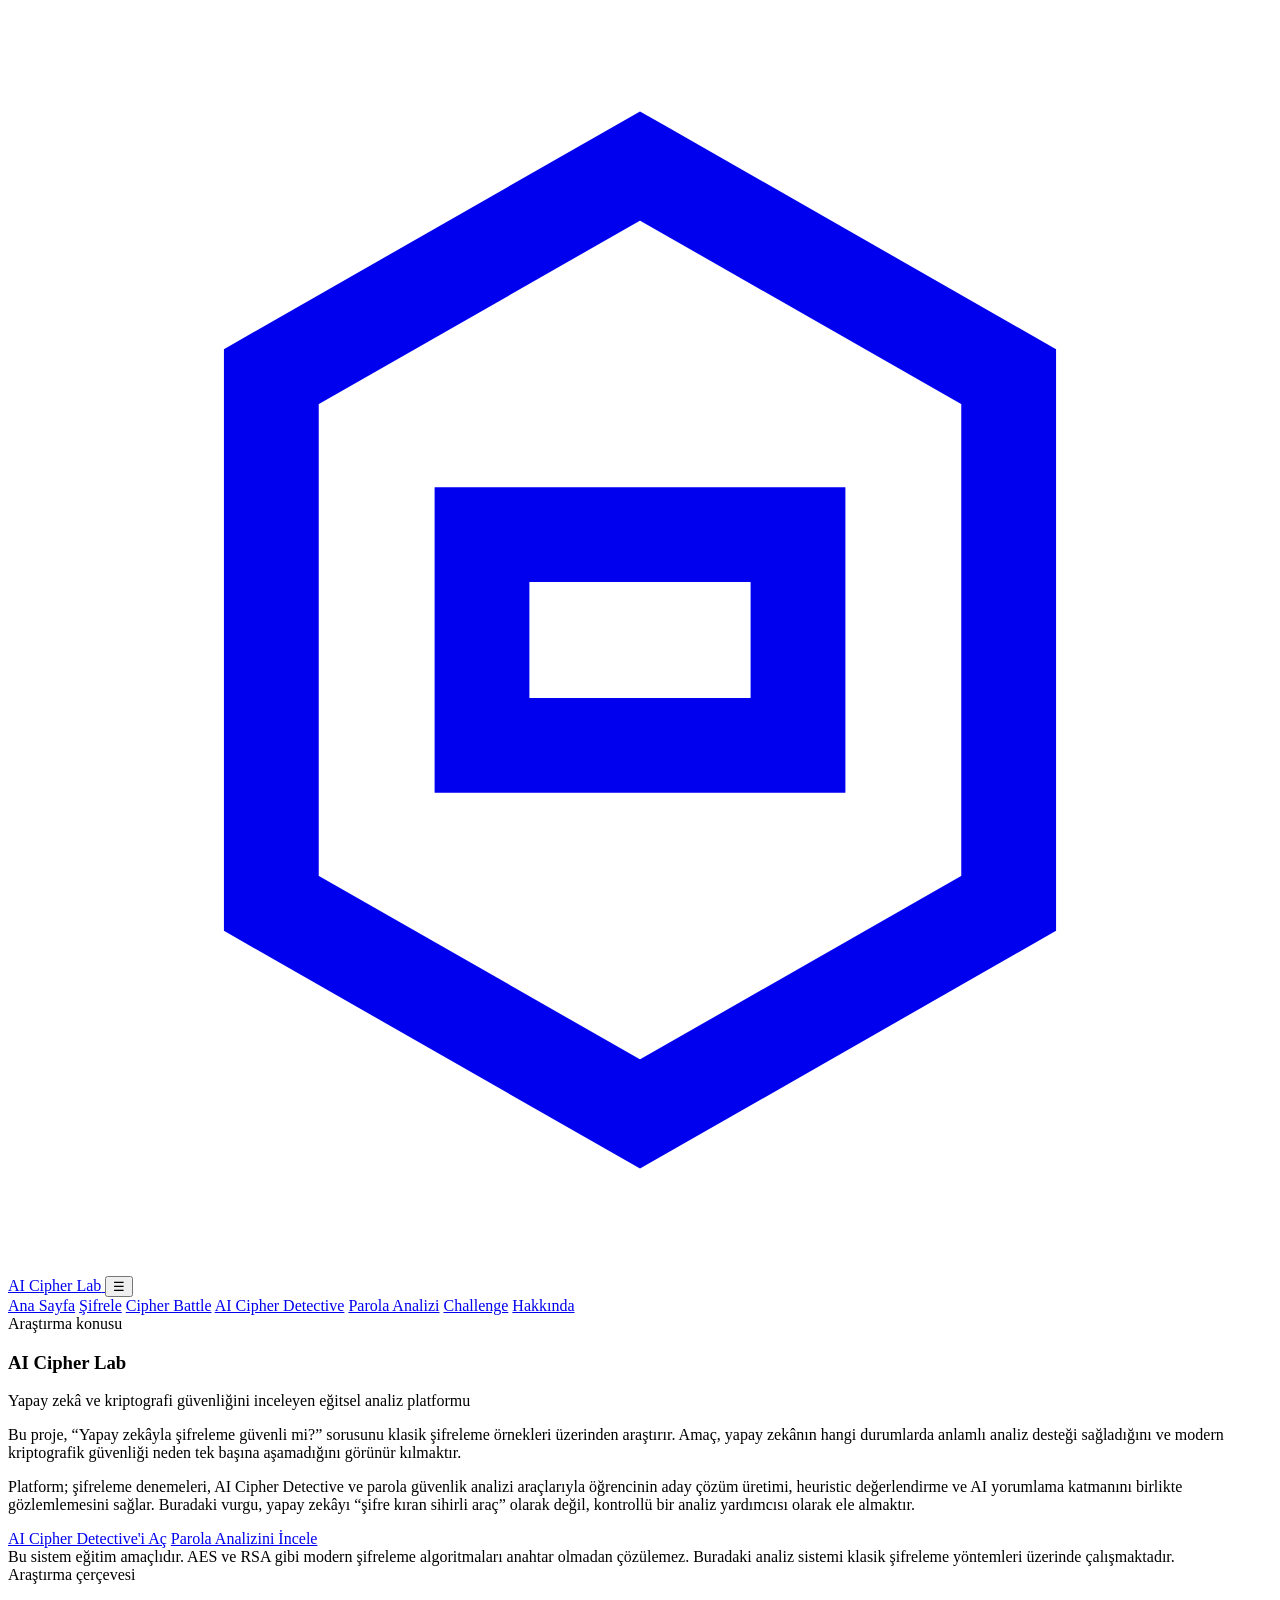
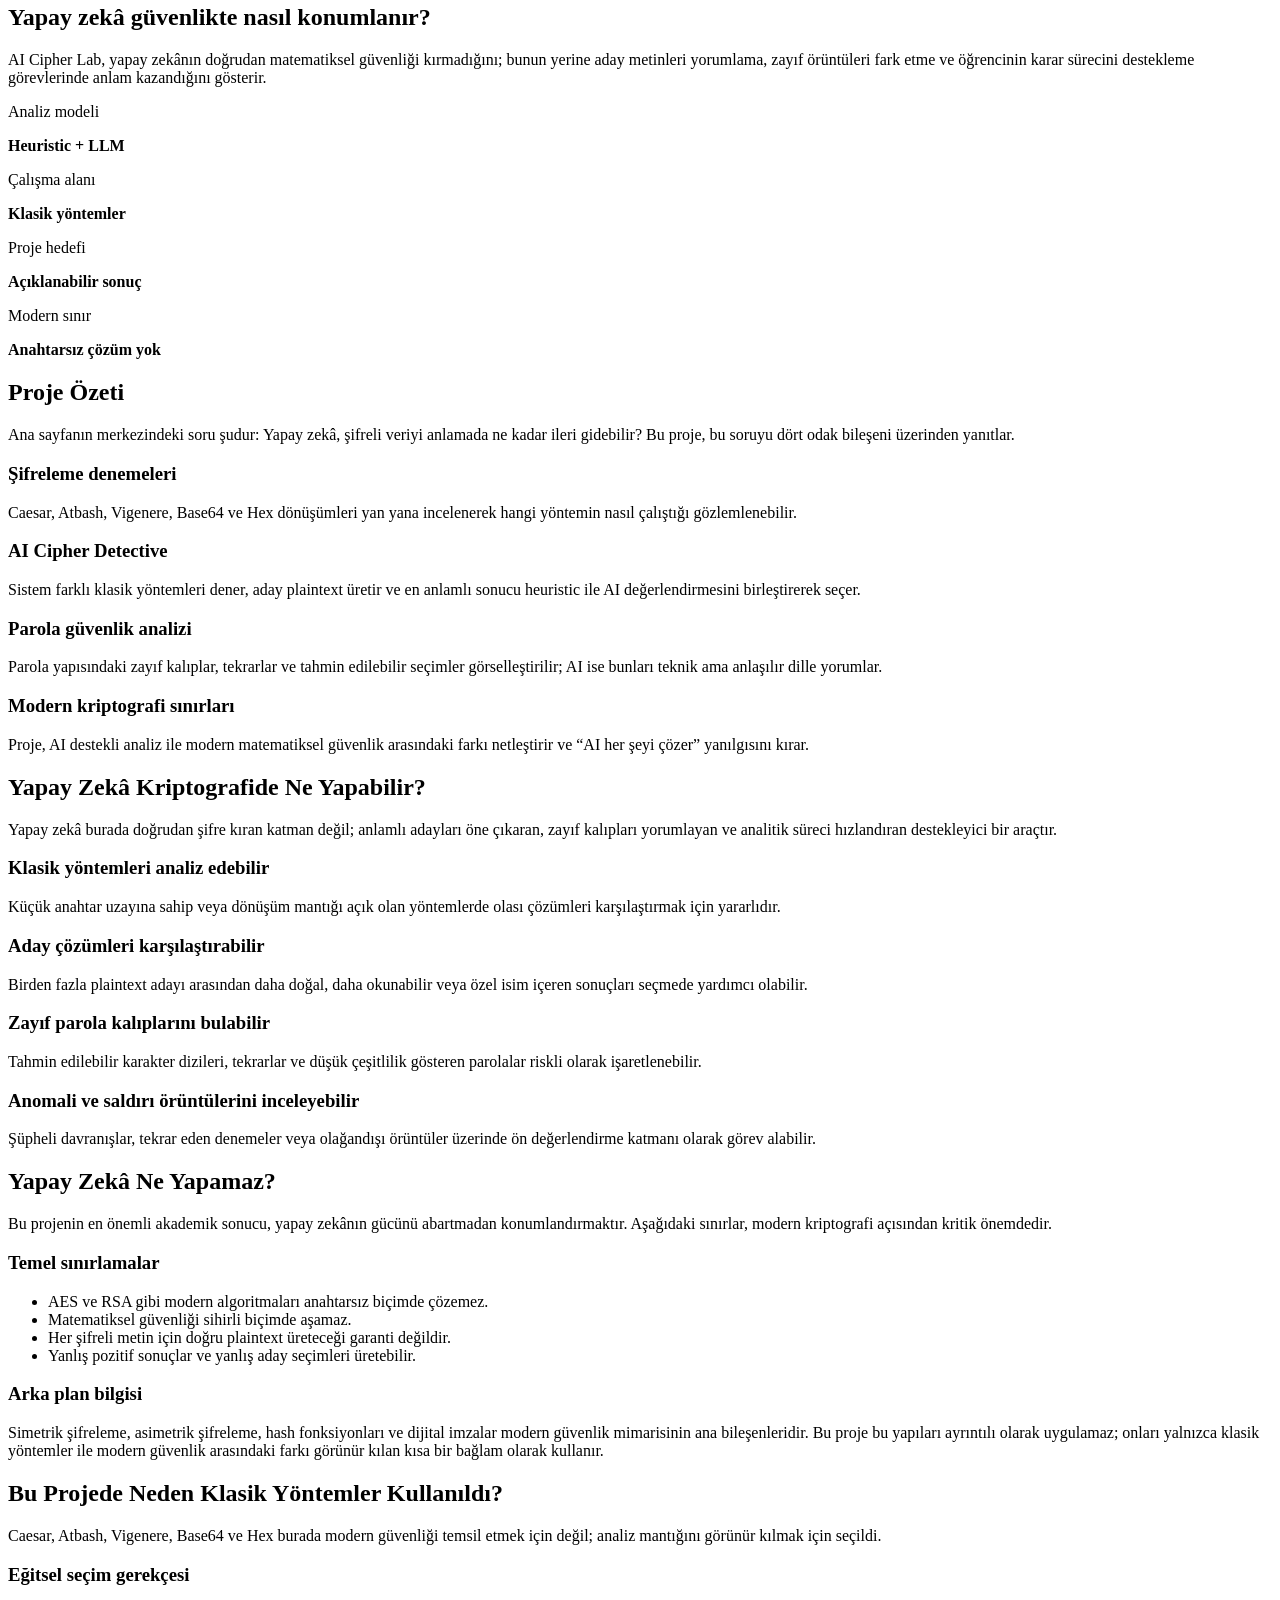
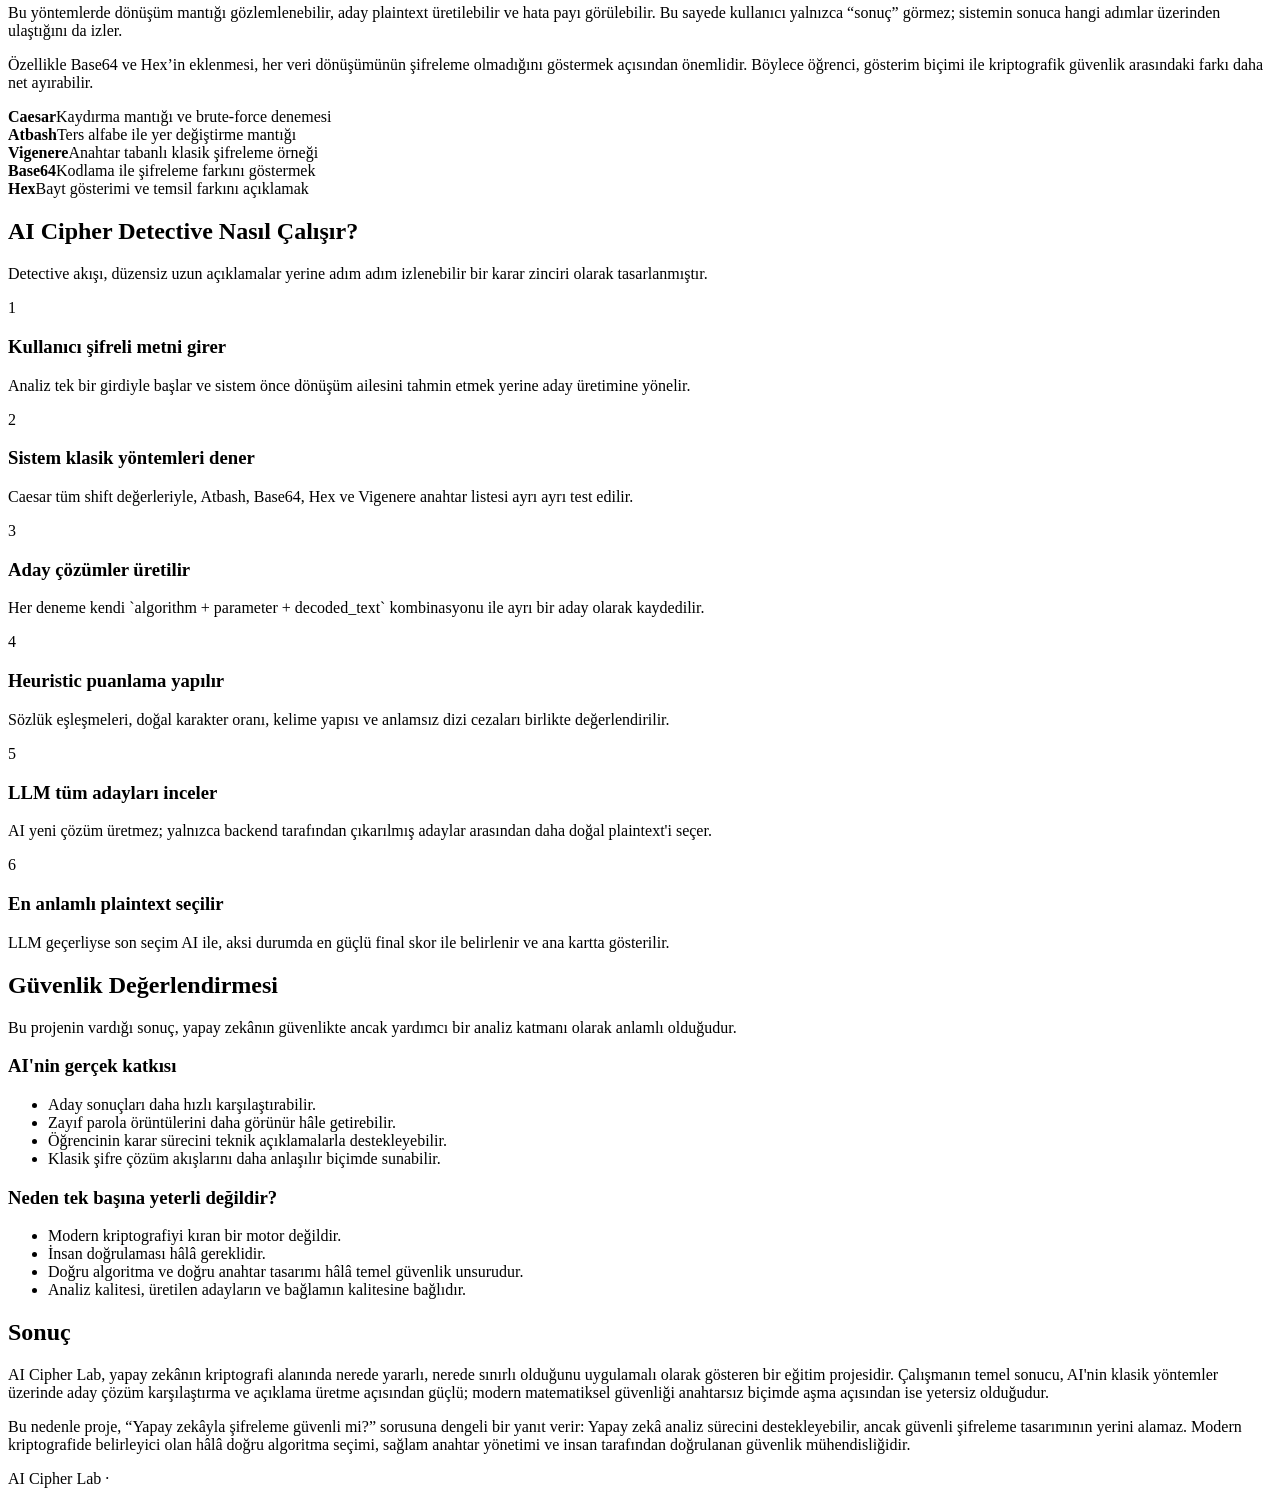
==== frontend/index.html @ 35e7cf29 "Initial AI Cipher Lab application" ====
<!DOCTYPE html>
<html lang="tr">
  <head>
    <meta charset="UTF-8" />
    <meta name="viewport" content="width=device-width, initial-scale=1.0" />
    <title>AI Cipher Lab</title>
    <link rel="stylesheet" href="/static/css/style.css" />
  </head>
  <body>
    <div class="site-shell">
      <header class="site-header">
        <div class="container">
          <a class="brand" href="index.html">
            <span class="brand-mark">
              <svg viewBox="0 0 24 24" fill="none" stroke="currentColor" stroke-width="1.8">
                <path d="M12 3l7 4v10l-7 4-7-4V7l7-4z" />
                <path d="M9 10h6v4H9z" />
              </svg>
            </span>
            <span>AI Cipher Lab</span>
          </a>
          <button class="nav-toggle" data-nav-toggle aria-expanded="false">☰</button>
          <nav class="nav-links" data-nav-menu>
            <a class="nav-link" href="index.html">Ana Sayfa</a>
            <a class="nav-link" href="encrypt.html">Şifrele</a>
            <a class="nav-link" href="cipher-battle.html">Cipher Battle</a>
            <a class="nav-link" href="decrypt.html">AI Cipher Detective</a>
            <a class="nav-link" href="password.html">Parola Analizi</a>
            <a class="nav-link" href="challenge.html">Challenge</a>
            <a class="nav-link" href="about.html">Hakkında</a>
          </nav>
        </div>
      </header>
      <main class="page">
        <div class="container">
          <section class="hero hero-academic">
            <article class="panel hero-copy">
              <div class="eyebrow">Araştırma konusu</div>
              <h1>AI Cipher Lab</h1>
              <p class="hero-subtitle">Yapay zekâ ve kriptografi güvenliğini inceleyen eğitsel analiz platformu</p>
              <p class="hero-lead">
                Bu proje, “Yapay zekâyla şifreleme güvenli mi?” sorusunu klasik şifreleme örnekleri üzerinden araştırır. Amaç, yapay zekânın hangi durumlarda anlamlı analiz desteği sağladığını ve modern kriptografik güvenliği neden tek başına aşamadığını görünür kılmaktır.
              </p>
              <p class="body-copy hero-copy-limit">
                Platform; şifreleme denemeleri, AI Cipher Detective ve parola güvenlik analizi araçlarıyla öğrencinin aday çözüm üretimi, heuristic değerlendirme ve AI yorumlama katmanını birlikte gözlemlemesini sağlar. Buradaki vurgu, yapay zekâyı “şifre kıran sihirli araç” olarak değil, kontrollü bir analiz yardımcısı olarak ele almaktır.
              </p>
              <div class="cta-row">
                <a class="button" href="decrypt.html">AI Cipher Detective'i Aç</a>
                <a class="ghost-button" href="password.html">Parola Analizini İncele</a>
              </div>
              <div class="warning-banner">
                Bu sistem eğitim amaçlıdır. AES ve RSA gibi modern şifreleme algoritmaları anahtar olmadan çözülemez. Buradaki analiz sistemi klasik şifreleme yöntemleri üzerinde çalışmaktadır.
              </div>
            </article>
            <article class="panel hero-side">
              <div class="hero-side-stack">
                <section class="insight-card accent-card">
                  <div class="eyebrow">Araştırma çerçevesi</div>
                  <h2>Yapay zekâ güvenlikte nasıl konumlanır?</h2>
                  <p>
                    AI Cipher Lab, yapay zekânın doğrudan matematiksel güvenliği kırmadığını; bunun yerine aday metinleri yorumlama, zayıf örüntüleri fark etme ve öğrencinin karar sürecini destekleme görevlerinde anlam kazandığını gösterir.
                  </p>
                </section>
                <section class="metrics-board">
                  <article class="metric-card">
                    <p>Analiz modeli</p>
                    <strong>Heuristic + LLM</strong>
                  </article>
                  <article class="metric-card">
                    <p>Çalışma alanı</p>
                    <strong>Klasik yöntemler</strong>
                  </article>
                  <article class="metric-card">
                    <p>Proje hedefi</p>
                    <strong>Açıklanabilir sonuç</strong>
                  </article>
                  <article class="metric-card">
                    <p>Modern sınır</p>
                    <strong>Anahtarsız çözüm yok</strong>
                  </article>
                </section>
              </div>
            </article>
          </section>

          <section class="section">
            <div class="section-header section-header-wide">
              <h2>Proje Özeti</h2>
              <p class="body-copy section-copy-limit">
                Ana sayfanın merkezindeki soru şudur: Yapay zekâ, şifreli veriyi anlamada ne kadar ileri gidebilir? Bu proje, bu soruyu dört odak bileşeni üzerinden yanıtlar.
              </p>
            </div>
            <div class="grid-4 compact-grid">
              <article class="info-card feature-card">
                <h3>Şifreleme denemeleri</h3>
                <p>Caesar, Atbash, Vigenere, Base64 ve Hex dönüşümleri yan yana incelenerek hangi yöntemin nasıl çalıştığı gözlemlenebilir.</p>
              </article>
              <article class="info-card feature-card">
                <h3>AI Cipher Detective</h3>
                <p>Sistem farklı klasik yöntemleri dener, aday plaintext üretir ve en anlamlı sonucu heuristic ile AI değerlendirmesini birleştirerek seçer.</p>
              </article>
              <article class="info-card feature-card">
                <h3>Parola güvenlik analizi</h3>
                <p>Parola yapısındaki zayıf kalıplar, tekrarlar ve tahmin edilebilir seçimler görselleştirilir; AI ise bunları teknik ama anlaşılır dille yorumlar.</p>
              </article>
              <article class="info-card feature-card">
                <h3>Modern kriptografi sınırları</h3>
                <p>Proje, AI destekli analiz ile modern matematiksel güvenlik arasındaki farkı netleştirir ve “AI her şeyi çözer” yanılgısını kırar.</p>
              </article>
            </div>
          </section>

          <section class="section section-band">
            <div class="section-header section-header-wide">
              <h2>Yapay Zekâ Kriptografide Ne Yapabilir?</h2>
              <p class="body-copy section-copy-limit">
                Yapay zekâ burada doğrudan şifre kıran katman değil; anlamlı adayları öne çıkaran, zayıf kalıpları yorumlayan ve analitik süreci hızlandıran destekleyici bir araçtır.
              </p>
            </div>
            <div class="grid-4 compact-grid">
              <article class="info-card capability-card">
                <h3>Klasik yöntemleri analiz edebilir</h3>
                <p>Küçük anahtar uzayına sahip veya dönüşüm mantığı açık olan yöntemlerde olası çözümleri karşılaştırmak için yararlıdır.</p>
              </article>
              <article class="info-card capability-card">
                <h3>Aday çözümleri karşılaştırabilir</h3>
                <p>Birden fazla plaintext adayı arasından daha doğal, daha okunabilir veya özel isim içeren sonuçları seçmede yardımcı olabilir.</p>
              </article>
              <article class="info-card capability-card">
                <h3>Zayıf parola kalıplarını bulabilir</h3>
                <p>Tahmin edilebilir karakter dizileri, tekrarlar ve düşük çeşitlilik gösteren parolalar riskli olarak işaretlenebilir.</p>
              </article>
              <article class="info-card capability-card">
                <h3>Anomali ve saldırı örüntülerini inceleyebilir</h3>
                <p>Şüpheli davranışlar, tekrar eden denemeler veya olağandışı örüntüler üzerinde ön değerlendirme katmanı olarak görev alabilir.</p>
              </article>
            </div>
          </section>

          <section class="section">
            <div class="section-header section-header-wide">
              <h2>Yapay Zekâ Ne Yapamaz?</h2>
              <p class="body-copy section-copy-limit">
                Bu projenin en önemli akademik sonucu, yapay zekânın gücünü abartmadan konumlandırmaktır. Aşağıdaki sınırlar, modern kriptografi açısından kritik önemdedir.
              </p>
            </div>
            <div class="comparison-grid">
              <article class="compare-card compare-risk">
                <h3>Temel sınırlamalar</h3>
                <ul class="bullet-list">
                  <li>AES ve RSA gibi modern algoritmaları anahtarsız biçimde çözemez.</li>
                  <li>Matematiksel güvenliği sihirli biçimde aşamaz.</li>
                  <li>Her şifreli metin için doğru plaintext üreteceği garanti değildir.</li>
                  <li>Yanlış pozitif sonuçlar ve yanlış aday seçimleri üretebilir.</li>
                </ul>
              </article>
              <article class="info-card background-card">
                <h3>Arka plan bilgisi</h3>
                <p>
                  Simetrik şifreleme, asimetrik şifreleme, hash fonksiyonları ve dijital imzalar modern güvenlik mimarisinin ana bileşenleridir. Bu proje bu yapıları ayrıntılı olarak uygulamaz; onları yalnızca klasik yöntemler ile modern güvenlik arasındaki farkı görünür kılan kısa bir bağlam olarak kullanır.
                </p>
              </article>
            </div>
          </section>

          <section class="section section-band">
            <div class="section-header section-header-wide">
              <h2>Bu Projede Neden Klasik Yöntemler Kullanıldı?</h2>
              <p class="body-copy section-copy-limit">
                Caesar, Atbash, Vigenere, Base64 ve Hex burada modern güvenliği temsil etmek için değil; analiz mantığını görünür kılmak için seçildi.
              </p>
            </div>
            <div class="narrative-grid">
              <article class="content-panel text-stack method-panel">
                <h3>Eğitsel seçim gerekçesi</h3>
                <p>
                  Bu yöntemlerde dönüşüm mantığı gözlemlenebilir, aday plaintext üretilebilir ve hata payı görülebilir. Bu sayede kullanıcı yalnızca “sonuç” görmez; sistemin sonuca hangi adımlar üzerinden ulaştığını da izler.
                </p>
                <p>
                  Özellikle Base64 ve Hex’in eklenmesi, her veri dönüşümünün şifreleme olmadığını göstermek açısından önemlidir. Böylece öğrenci, gösterim biçimi ile kriptografik güvenlik arasındaki farkı daha net ayırabilir.
                </p>
              </article>
              <article class="content-panel method-list-panel">
                <div class="method-list">
                  <div class="method-row"><strong>Caesar</strong><span>Kaydırma mantığı ve brute-force denemesi</span></div>
                  <div class="method-row"><strong>Atbash</strong><span>Ters alfabe ile yer değiştirme mantığı</span></div>
                  <div class="method-row"><strong>Vigenere</strong><span>Anahtar tabanlı klasik şifreleme örneği</span></div>
                  <div class="method-row"><strong>Base64</strong><span>Kodlama ile şifreleme farkını göstermek</span></div>
                  <div class="method-row"><strong>Hex</strong><span>Bayt gösterimi ve temsil farkını açıklamak</span></div>
                </div>
              </article>
            </div>
          </section>

          <section class="section">
            <div class="section-header section-header-wide">
              <h2>AI Cipher Detective Nasıl Çalışır?</h2>
              <p class="body-copy section-copy-limit">
                Detective akışı, düzensiz uzun açıklamalar yerine adım adım izlenebilir bir karar zinciri olarak tasarlanmıştır.
              </p>
            </div>
            <div class="workflow-panel panel">
              <div class="workflow workflow-grid">
                <article class="flow-step">
                  <span class="flow-index">1</span>
                  <div>
                    <h3>Kullanıcı şifreli metni girer</h3>
                    <p>Analiz tek bir girdiyle başlar ve sistem önce dönüşüm ailesini tahmin etmek yerine aday üretimine yönelir.</p>
                  </div>
                </article>
                <article class="flow-step">
                  <span class="flow-index">2</span>
                  <div>
                    <h3>Sistem klasik yöntemleri dener</h3>
                    <p>Caesar tüm shift değerleriyle, Atbash, Base64, Hex ve Vigenere anahtar listesi ayrı ayrı test edilir.</p>
                  </div>
                </article>
                <article class="flow-step">
                  <span class="flow-index">3</span>
                  <div>
                    <h3>Aday çözümler üretilir</h3>
                    <p>Her deneme kendi `algorithm + parameter + decoded_text` kombinasyonu ile ayrı bir aday olarak kaydedilir.</p>
                  </div>
                </article>
                <article class="flow-step">
                  <span class="flow-index">4</span>
                  <div>
                    <h3>Heuristic puanlama yapılır</h3>
                    <p>Sözlük eşleşmeleri, doğal karakter oranı, kelime yapısı ve anlamsız dizi cezaları birlikte değerlendirilir.</p>
                  </div>
                </article>
                <article class="flow-step">
                  <span class="flow-index">5</span>
                  <div>
                    <h3>LLM tüm adayları inceler</h3>
                    <p>AI yeni çözüm üretmez; yalnızca backend tarafından çıkarılmış adaylar arasından daha doğal plaintext'i seçer.</p>
                  </div>
                </article>
                <article class="flow-step">
                  <span class="flow-index">6</span>
                  <div>
                    <h3>En anlamlı plaintext seçilir</h3>
                    <p>LLM geçerliyse son seçim AI ile, aksi durumda en güçlü final skor ile belirlenir ve ana kartta gösterilir.</p>
                  </div>
                </article>
              </div>
            </div>
          </section>

          <section class="section section-band">
            <div class="section-header section-header-wide">
              <h2>Güvenlik Değerlendirmesi</h2>
              <p class="body-copy section-copy-limit">
                Bu projenin vardığı sonuç, yapay zekânın güvenlikte ancak yardımcı bir analiz katmanı olarak anlamlı olduğudur.
              </p>
            </div>
            <div class="comparison-grid">
              <article class="compare-card compare-good">
                <h3>AI'nin gerçek katkısı</h3>
                <ul class="bullet-list">
                  <li>Aday sonuçları daha hızlı karşılaştırabilir.</li>
                  <li>Zayıf parola örüntülerini daha görünür hâle getirebilir.</li>
                  <li>Öğrencinin karar sürecini teknik açıklamalarla destekleyebilir.</li>
                  <li>Klasik şifre çözüm akışlarını daha anlaşılır biçimde sunabilir.</li>
                </ul>
              </article>
              <article class="compare-card compare-risk">
                <h3>Neden tek başına yeterli değildir?</h3>
                <ul class="bullet-list">
                  <li>Modern kriptografiyi kıran bir motor değildir.</li>
                  <li>İnsan doğrulaması hâlâ gereklidir.</li>
                  <li>Doğru algoritma ve doğru anahtar tasarımı hâlâ temel güvenlik unsurudur.</li>
                  <li>Analiz kalitesi, üretilen adayların ve bağlamın kalitesine bağlıdır.</li>
                </ul>
              </article>
            </div>
          </section>

          <section class="section">
            <div class="section-header section-header-wide">
              <h2>Sonuç</h2>
            </div>
            <article class="content-panel conclusion-panel">
              <p>
                AI Cipher Lab, yapay zekânın kriptografi alanında nerede yararlı, nerede sınırlı olduğunu uygulamalı olarak gösteren bir eğitim projesidir. Çalışmanın temel sonucu, AI'nin klasik yöntemler üzerinde aday çözüm karşılaştırma ve açıklama üretme açısından güçlü; modern matematiksel güvenliği anahtarsız biçimde aşma açısından ise yetersiz olduğudur.
              </p>
              <p>
                Bu nedenle proje, “Yapay zekâyla şifreleme güvenli mi?” sorusuna dengeli bir yanıt verir: Yapay zekâ analiz sürecini destekleyebilir, ancak güvenli şifreleme tasarımının yerini alamaz. Modern kriptografide belirleyici olan hâlâ doğru algoritma seçimi, sağlam anahtar yönetimi ve insan tarafından doğrulanan güvenlik mühendisliğidir.
              </p>
            </article>
          </section>
        </div>
      </main>
      <footer class="footer">
        <div class="container">AI Cipher Lab · <span data-year></span></div>
      </footer>
    </div>
    <script src="/static/js/main.js"></script>
  </body>
</html>
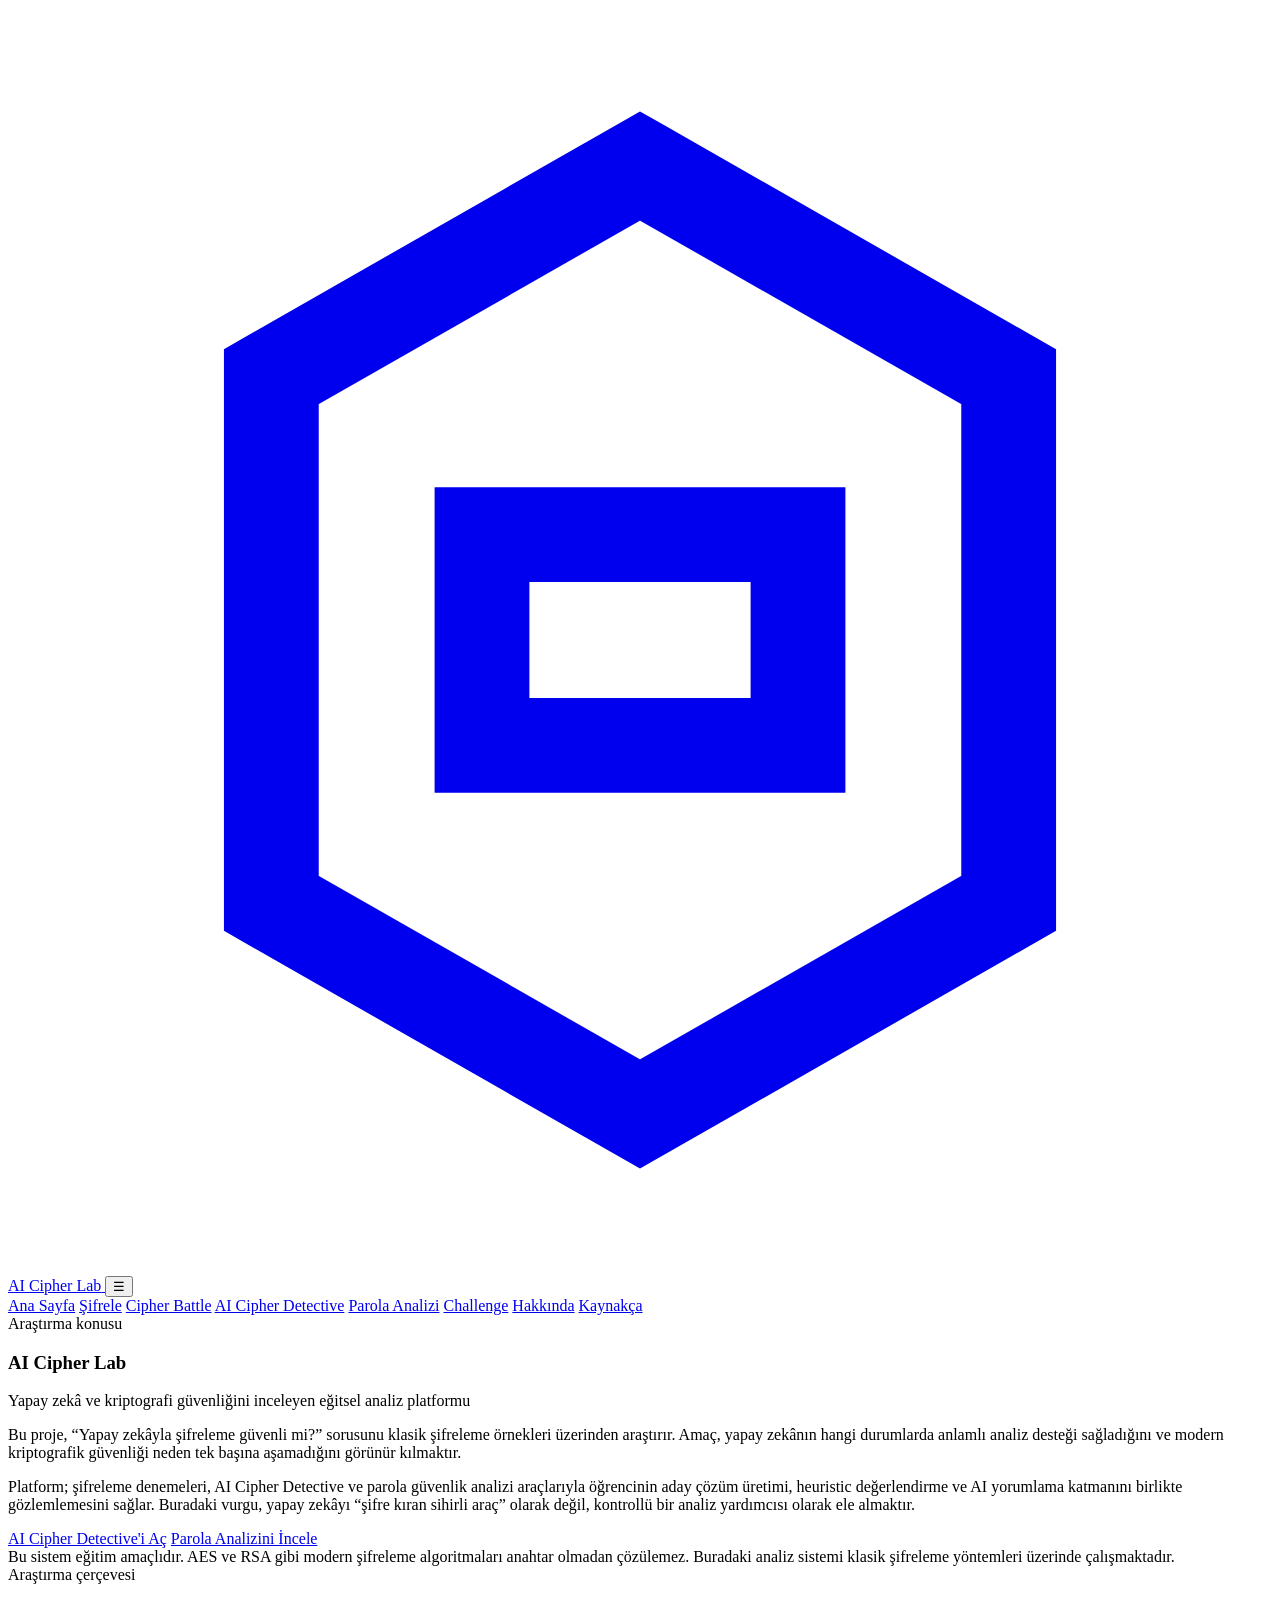
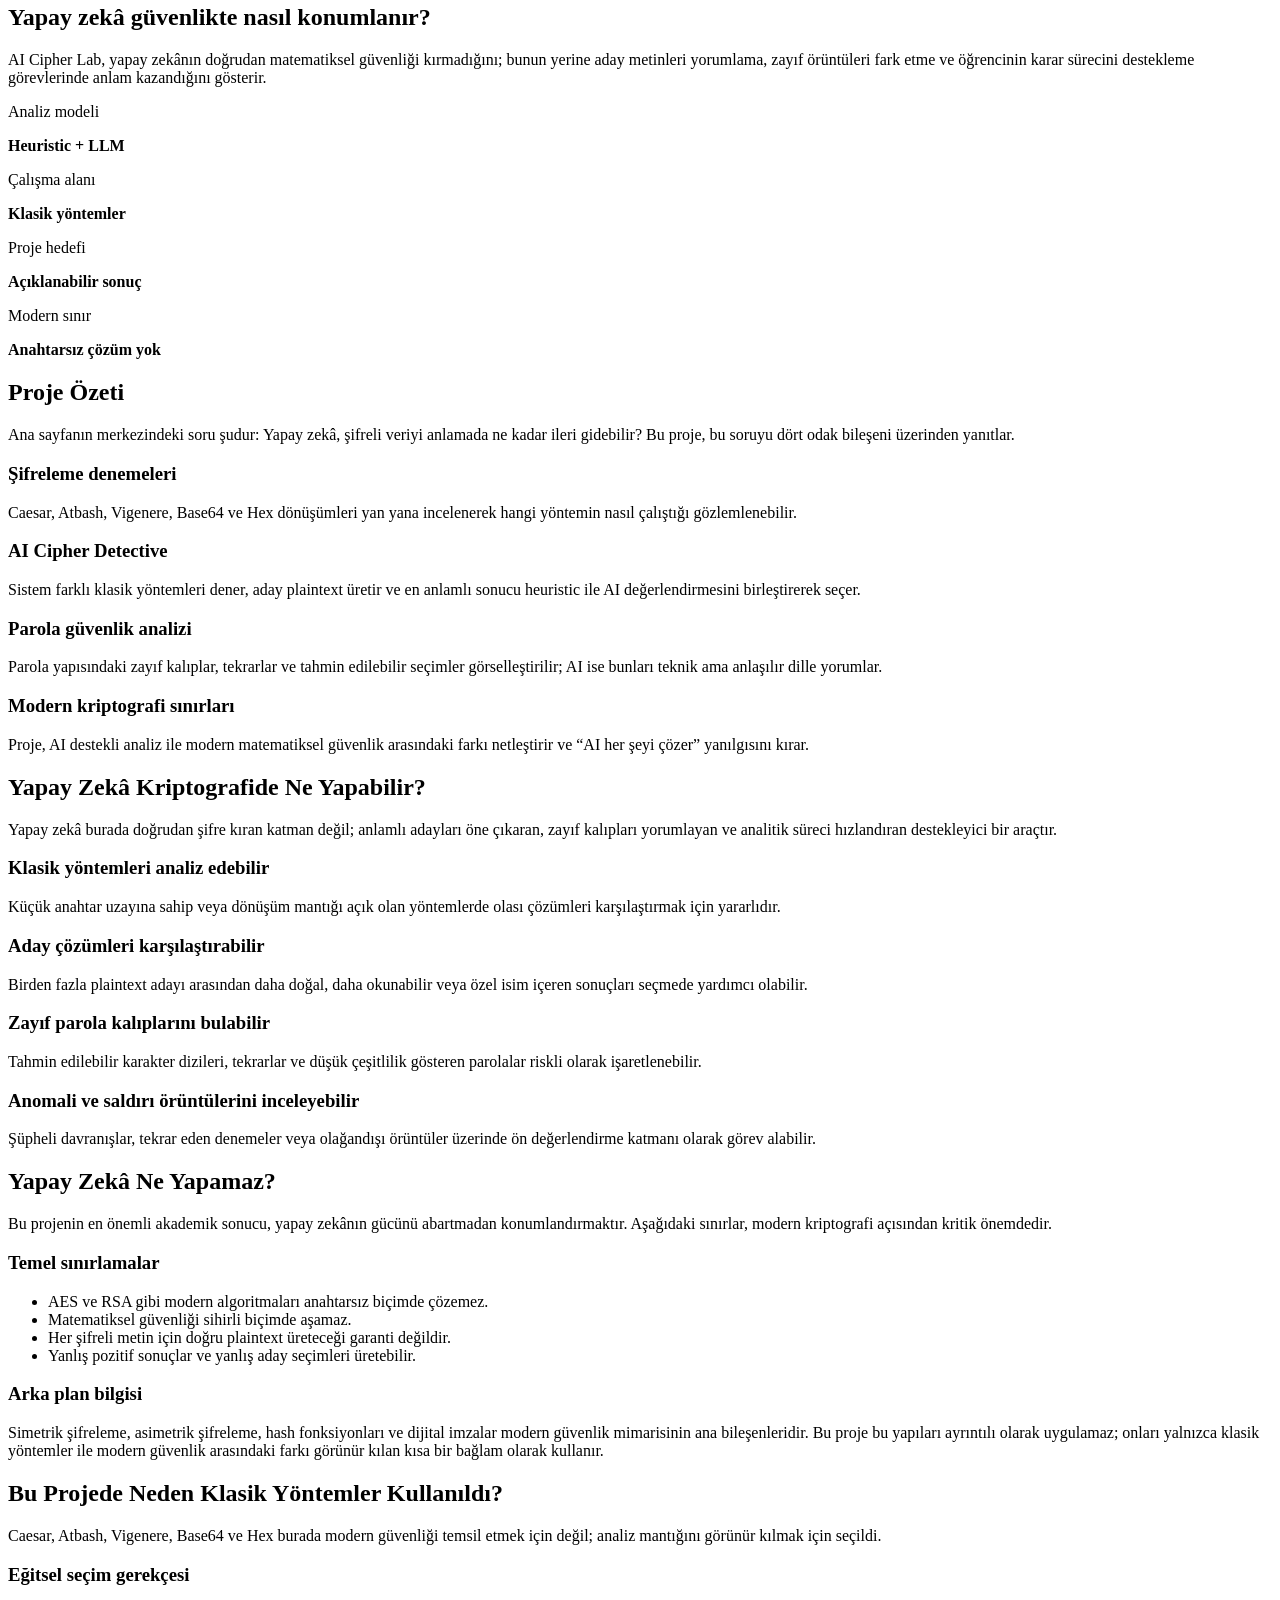
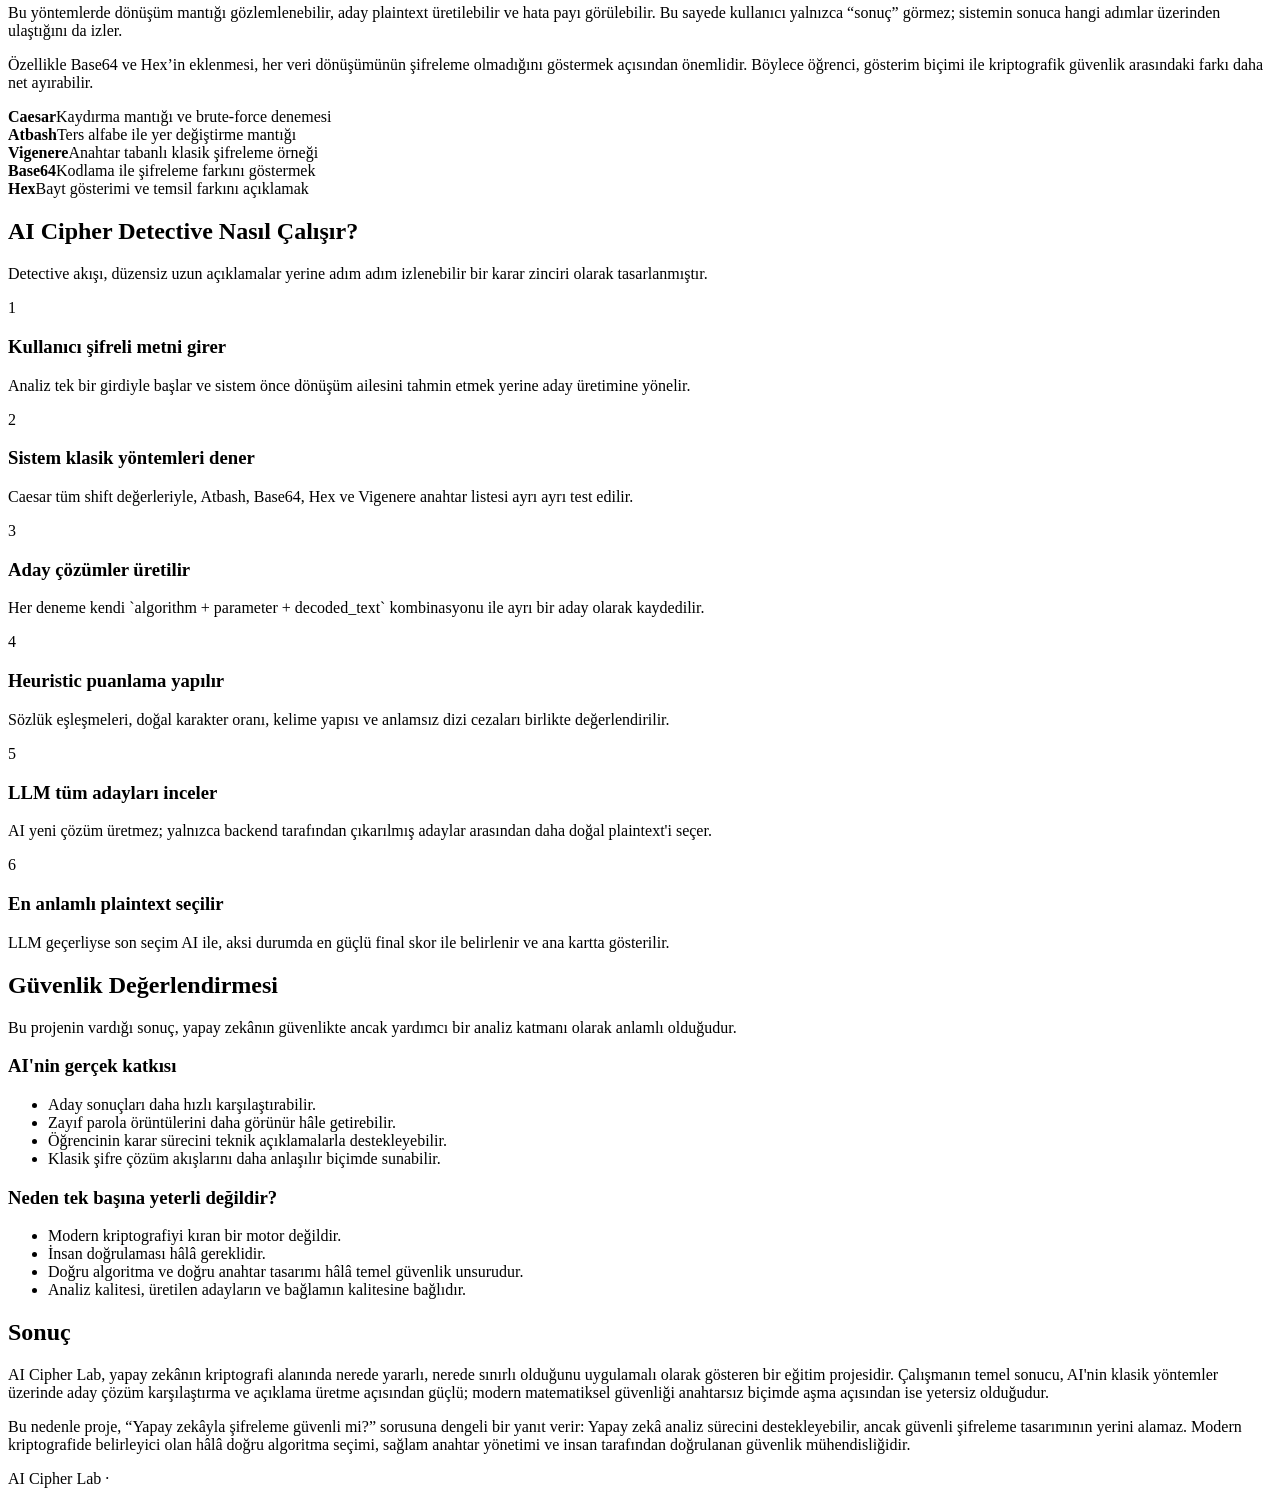
==== commit a058d233: "Add sources page and homepage screenshot" ====
--- a/frontend/index.html
+++ b/frontend/index.html
@@ -28,6 +28,7 @@
             <a class="nav-link" href="password.html">Parola Analizi</a>
             <a class="nav-link" href="challenge.html">Challenge</a>
             <a class="nav-link" href="about.html">Hakkında</a>
+            <a class="nav-link" href="sources.html">Kaynakça</a>
           </nav>
         </div>
       </header>
